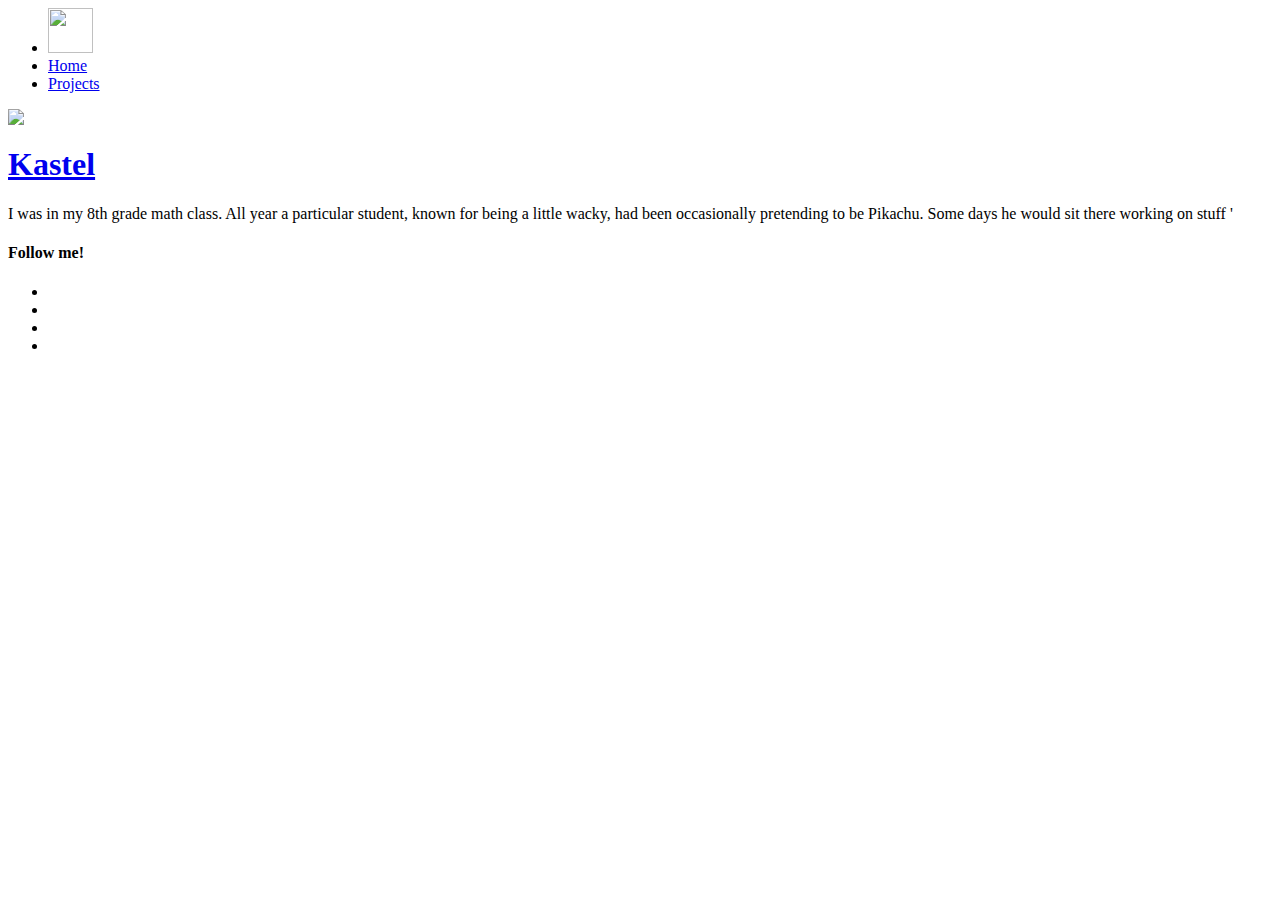
==== index.html @ f533f134 "Add files via upload" ====
<html>

<title>Kastel</title>
<meta name="viewport" content="width=device-width, initial-scale=1.0">
<link rel="stylesheet" type="text/css" href="css/style.css">
<link href='http://fonts.googleapis.com/css?family=Open+Sans:300,600' rel='stylesheet' type='text/css'>
<link href='http://fonts.googleapis.com/css?family=Mr+Dafoe' rel='stylesheet' type='text/css'>
</head>

<body>
	<div class="nav">
		<ul>
			<li><img src="images/pp.png" width="45" height="45"></li>
			<li><a href="index.html">Home</a></li>
			<li><a href="projects.html">Projects</a></li>
		</ul>
	</div>

	<div class="wrap">
		<div class="content">
			<div class="logo">
				<div><img src="images/pp.png"></div>
				<a href="index.html"><h1>Kastel</h1></a>
			</div>
			<p>I was in my 8th grade math class. All year a particular student, known for being a little wacky, had been occasionally pretending to be Pikachu. Some days he would sit there working on stuff '</p>
			<div class="footer-social-icons">
				<h4 class="_14">Follow me!</h4>
				<ul class="social-icons">
					<li>
						<a href="https://twitter.com/KastelOfficial" class="social-icon"> <i class="fa fa-twitter"></i></a>
					</li>
					<li>
						<a href="https://github.com/kastelofficial" class="social-icon"> <i class="fa fa-github"></i></a>
					</li>
					<li>
						<a href="https://www.reddit.com/user/c9_bae" class="social-icon"> <i class="fa fa-reddit-alien"></i></a>
					</li>
					<li>
						<a href="https://keybase.io/kastel" class="social-icon"> <i class="fa fa-key"></i></a>
					</li>
				</ul>
			</div>
		</div>
	</div>
</body>

</html>
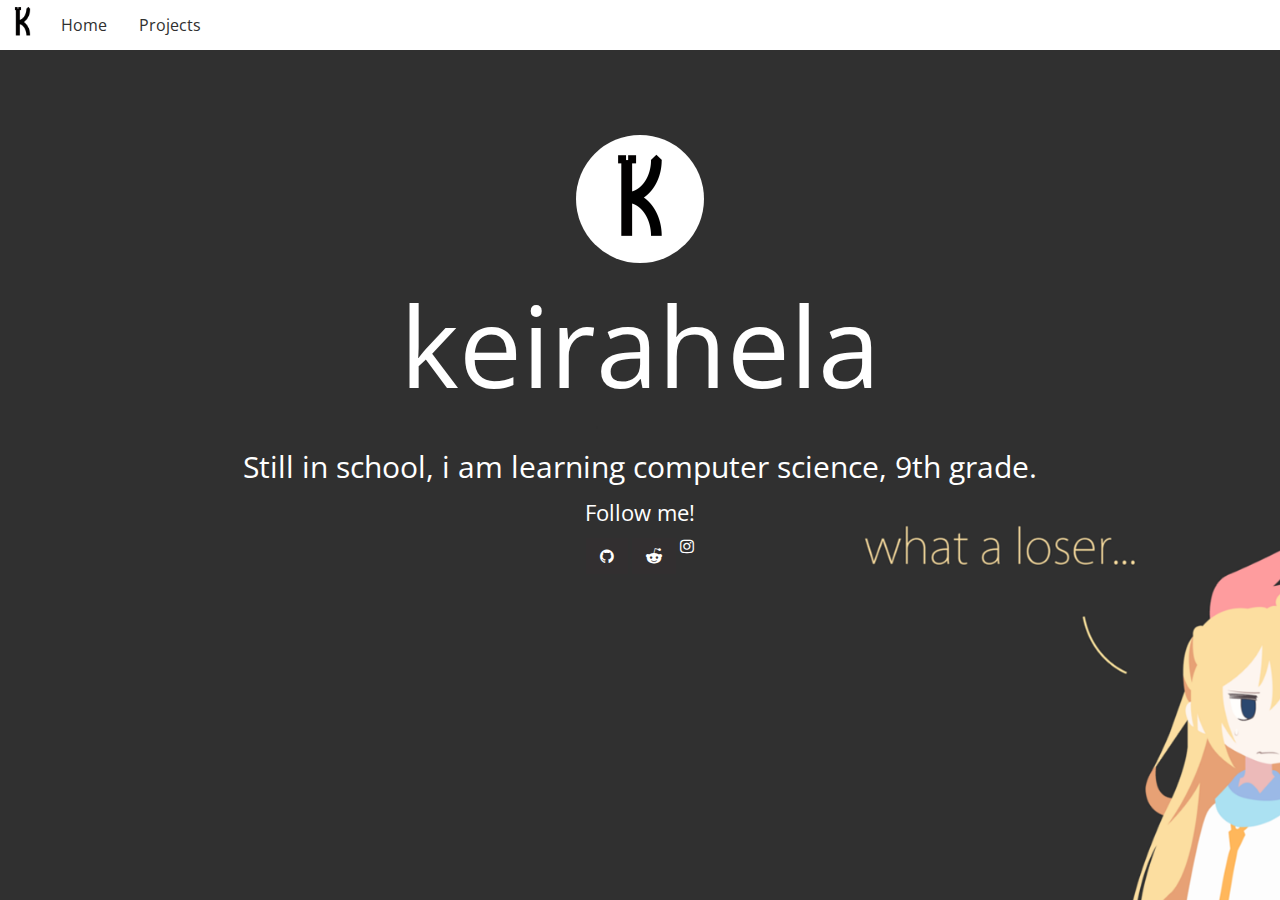
==== commit 0b9c6018: "Update index.html" ====
--- a/index.html
+++ b/index.html
@@ -1,6 +1,6 @@
 <html>
 
-<title>Kastel</title>
+<title>keirahela</title>
 <meta name="viewport" content="width=device-width, initial-scale=1.0">
 <link rel="stylesheet" type="text/css" href="css/style.css">
 <link href='http://fonts.googleapis.com/css?family=Open+Sans:300,600' rel='stylesheet' type='text/css'>
@@ -20,23 +20,20 @@
 		<div class="content">
 			<div class="logo">
 				<div><img src="images/pp.png"></div>
-				<a href="index.html"><h1>Kastel</h1></a>
+				<a href="index.html"><h1>keirahela</h1></a>
 			</div>
-			<p>I was in my 8th grade math class. All year a particular student, known for being a little wacky, had been occasionally pretending to be Pikachu. Some days he would sit there working on stuff '</p>
+			<p>Still in school, i am learning computer science, 9th grade.</p>
 			<div class="footer-social-icons">
 				<h4 class="_14">Follow me!</h4>
 				<ul class="social-icons">
 					<li>
-						<a href="https://twitter.com/KastelOfficial" class="social-icon"> <i class="fa fa-twitter"></i></a>
+						<a href="https://github.com/keirahela" class="social-icon"> <i class="fa fa-github"></i></a>
 					</li>
 					<li>
-						<a href="https://github.com/kastelofficial" class="social-icon"> <i class="fa fa-github"></i></a>
+						<a href="https://www.reddit.com/user/keirahela" class="social-icon"> <i class="fa fa-reddit-alien"></i></a>
 					</li>
 					<li>
-						<a href="https://www.reddit.com/user/c9_bae" class="social-icon"> <i class="fa fa-reddit-alien"></i></a>
-					</li>
-					<li>
-						<a href="https://keybase.io/kastel" class="social-icon"> <i class="fa fa-key"></i></a>
+						<a href="https://www.instagram.com/keirahela/" class="social-icon"> <i class="fa fa-instagram"></i></a>
 					</li>
 				</ul>
 			</div>
--- a/css/style.css
+++ b/css/style.css
@@ -0,0 +1,229 @@
+@import url(http://fonts.googleapis.com/css?family=Lato);
+@import url(https://cdnjs.cloudflare.com/ajax/libs/font-awesome/4.6.3/css/font-awesome.css);
+/* reset */
+html,body,div,span,applet,object,iframe,h1,h2,h3,h4,h5,h6,p,blockquote,pre,a,abbr,acronym,address,big,cite,code,del,dfn,em,img,ins,kbd,q,s,samp,small,strike,strong,sub,sup,tt,var,b,u,i,dl,dt,dd,ol,nav ul,nav li,fieldset,form,label,legend,table,caption,tbody,tfoot,thead,tr,th,td,article,aside,canvas,details,embed,figure,figcaption,footer,header,hgroup,menu,nav,output,ruby,section,summary,time,mark,audio,video{margin:0;padding:0;border:0;font-size:100%;font:inherit;vertical-align:baseline;}
+article, aside, details, figcaption, figure,footer, header, hgroup, menu, nav, section {display: block;}
+ol{list-style:none;margin:0px;padding:0px;}
+blockquote,q{quotes:none;}
+blockquote:before,blockquote:after,q:before,q:after{content:'';content:none;}
+table{border-collapse:collapse;border-spacing:0;}
+
+body {
+ background: url(../images/background.png);
+ background-position: center;
+ background-repeat: repeat;
+ background-size: cover;
+	font-family: 'Open Sans', sans-serif;
+}
+.wrap
+{
+	width:70%;
+	margin: 0 auto;
+}
+.content
+{
+	padding-top: 65px ;
+
+	text-align: center;
+}
+.logo
+{
+	text-align: center;
+	padding: 20 0px;
+	display: block;
+}
+
+.nav ul {
+    list-style-type: none;
+    margin: 0;
+    padding: 0;
+    overflow: hidden;
+    background-color: white;
+}
+
+.nav li {
+    float: left;
+}
+
+.nav li a {
+    display: block;
+    color: #303030;
+    text-align: center;
+    padding: 14px 16px;
+    text-decoration: none;
+}
+
+.nav li a:hover {
+    background-color: #303030;
+    color: white;
+}
+
+#protitle {
+    text-align: center;
+    color: white;
+    font-size:6em;
+}
+
+#prosubtitle {
+  text-align: center;
+  color: white;
+  font-size:2em;
+}
+
+.project img {
+  display: block;
+  margin: auto;
+  margin-top: 2%;
+
+}
+
+.project p {
+  text-align: center;
+  margin-left: 30%;
+  margin-right: 30%;
+  color: white;
+  margin-top: 1%;
+}
+
+.logo img {
+  border-radius: 250px;
+  width: 128px;
+  height: 128px;
+}
+.logo a
+{
+	display: inline-block;
+  text-decoration: none;
+}
+.logo a h1
+{
+
+font-size:7em;
+color: #FFF;
+
+
+}
+.content p
+{
+	color: #fff;
+	font-size: 30px;
+
+	font-family: 'Open Sans', sans-serif;
+}
+
+
+
+a {
+    text-decoration: none;
+    color: #fff;
+}
+p > a:hover{
+    color: #d9d9d9;
+    text-decoration:  underline;
+}
+h1,
+h2,
+h3,
+h4,
+h5,
+h6 {
+    margin:  1% 0 1% 0;
+}
+._12 {
+    font-size: 1.2em;
+}
+._14 {
+    font-size: 1.4em;
+    color: white;
+    margin-top: 10px;
+}
+ul {
+    padding:0;
+    list-style: none;
+}
+.footer-social-icons {
+    width: 350px;
+    display:block;
+    margin: 0 auto;
+}
+.social-icon {
+    color: #fff;
+}
+ul.social-icons {
+    margin-top: 10px;
+}
+.social-icons li {
+    vertical-align: top;
+    display: inline;
+    height: 100px;
+}
+.social-icons a {
+    color: #fff;
+    text-decoration: none;
+}
+
+.fa-twitter {
+    padding:10px 12px;
+    -o-transition:.5s;
+    -ms-transition:.5s;
+    -moz-transition:.5s;
+    -webkit-transition:.5s;
+    transition: .5s;
+    background-color: #322f30;
+}
+.fa-twitter:hover {
+    background-color: #00aced;
+}
+8231;
+}
+.fa-youtube {
+    padding:10px 14px;
+    -o-transition:.5s;
+    -ms-transition:.5s;
+    -moz-transition:.5s;
+    -webkit-transition:.5s;
+    transition: .5s;
+    background-color: #322f30;
+}
+.fa-youtube:hover {
+    background-color: #e64a41;
+}
+
+.fa-github {
+    padding:10px 14px;
+    -o-transition:.5s;
+    -ms-transition:.5s;
+    -moz-transition:.5s;
+    -webkit-transition:.5s;
+    transition: .5s;
+    background-color: #322f30;
+}
+.fa-github:hover {
+    background-color: #f4bc42;
+}
+
+.fa-reddit-alien {
+    padding:10px 14px;
+    -o-transition:.5s;
+    -ms-transition:.5s;
+    -moz-transition:.5s;
+    -webkit-transition:.5s;
+    transition: .5s;
+    background-color: #322f30;
+}
+.fa-reddit-alien:hover {
+    background-color: #e64a41;
+}
+
+.fa-key {
+    padding:10px 14px;
+    -o-transition:.5s;
+    -ms-transition:.5s;
+    -moz-transition:.5s;
+    -webkit-transition:.5s;
+    transition: .5s;
+    background-color: #322f30;
+}
+.fa-key:hover {
+    background-color: #FF6F21;
+}
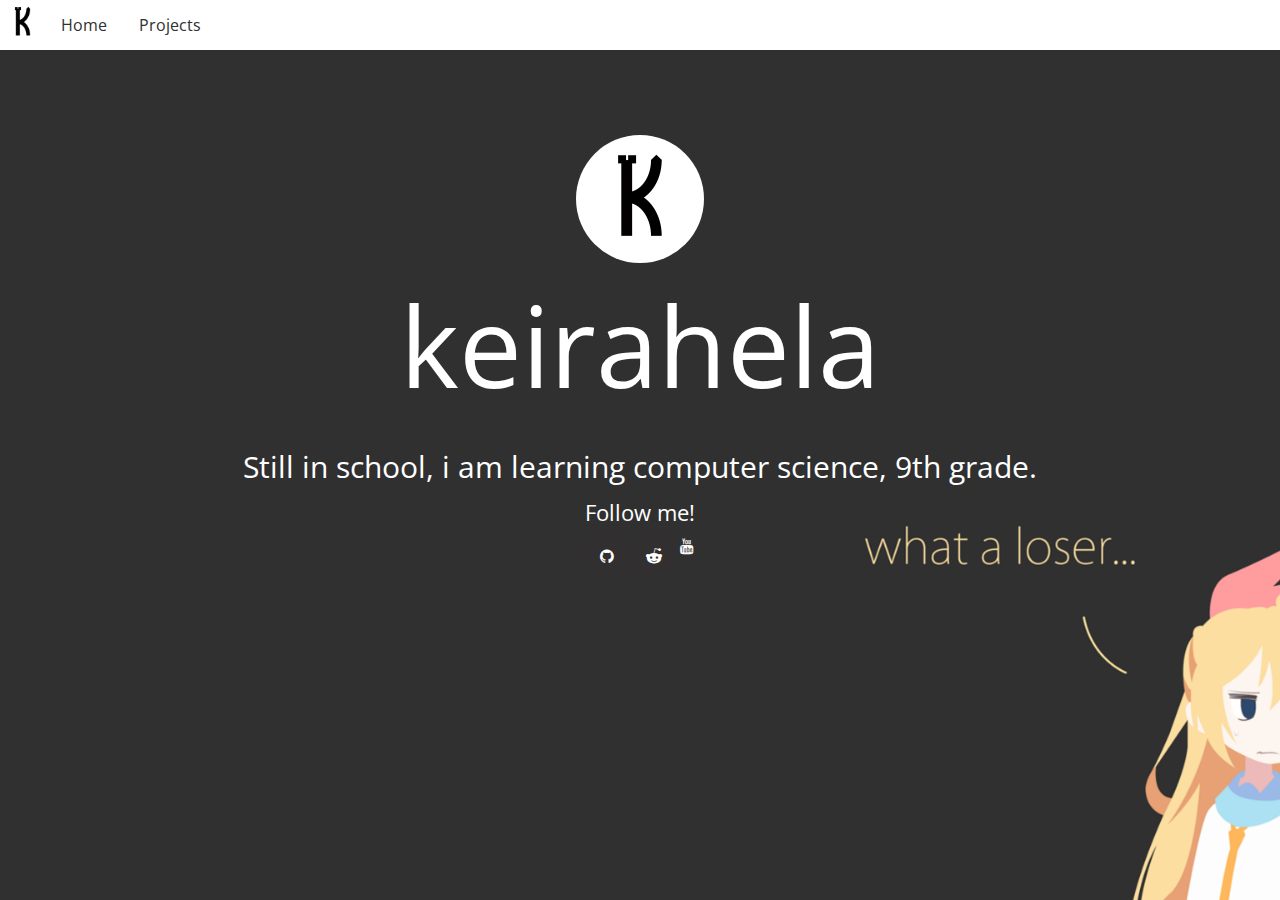
==== commit 776dfe9f: "Update index.html" ====
--- a/index.html
+++ b/index.html
@@ -33,7 +33,7 @@
 						<a href="https://www.reddit.com/user/keirahela" class="social-icon"> <i class="fa fa-reddit-alien"></i></a>
 					</li>
 					<li>
-						<a href="https://www.instagram.com/keirahela/" class="social-icon"> <i class="fa fa-instagram"></i></a>
+						<a href="https://www.youtube.com/channel/UCzCKIOXuAeduHkDrOPTCwZA" class="social-icon"> <i class="fa fa-youtube"></i></a>
 					</li>
 				</ul>
 			</div>
--- a/css/style.css
+++ b/css/style.css
@@ -162,6 +162,19 @@
     text-decoration: none;
 }
 
+.fa-instagram {
+    padding:10px 12px;
+    -o-transition:.5s;
+    -ms-transition:.5s;
+    -moz-transition:.5s;
+    -webkit-transition:.5s;
+    transition: .5s;
+    background-color: #322f30;
+}
+.fa-instagram:hover {
+    background-color: #8a2f94;
+}
+
 .fa-twitter {
     padding:10px 12px;
     -o-transition:.5s;
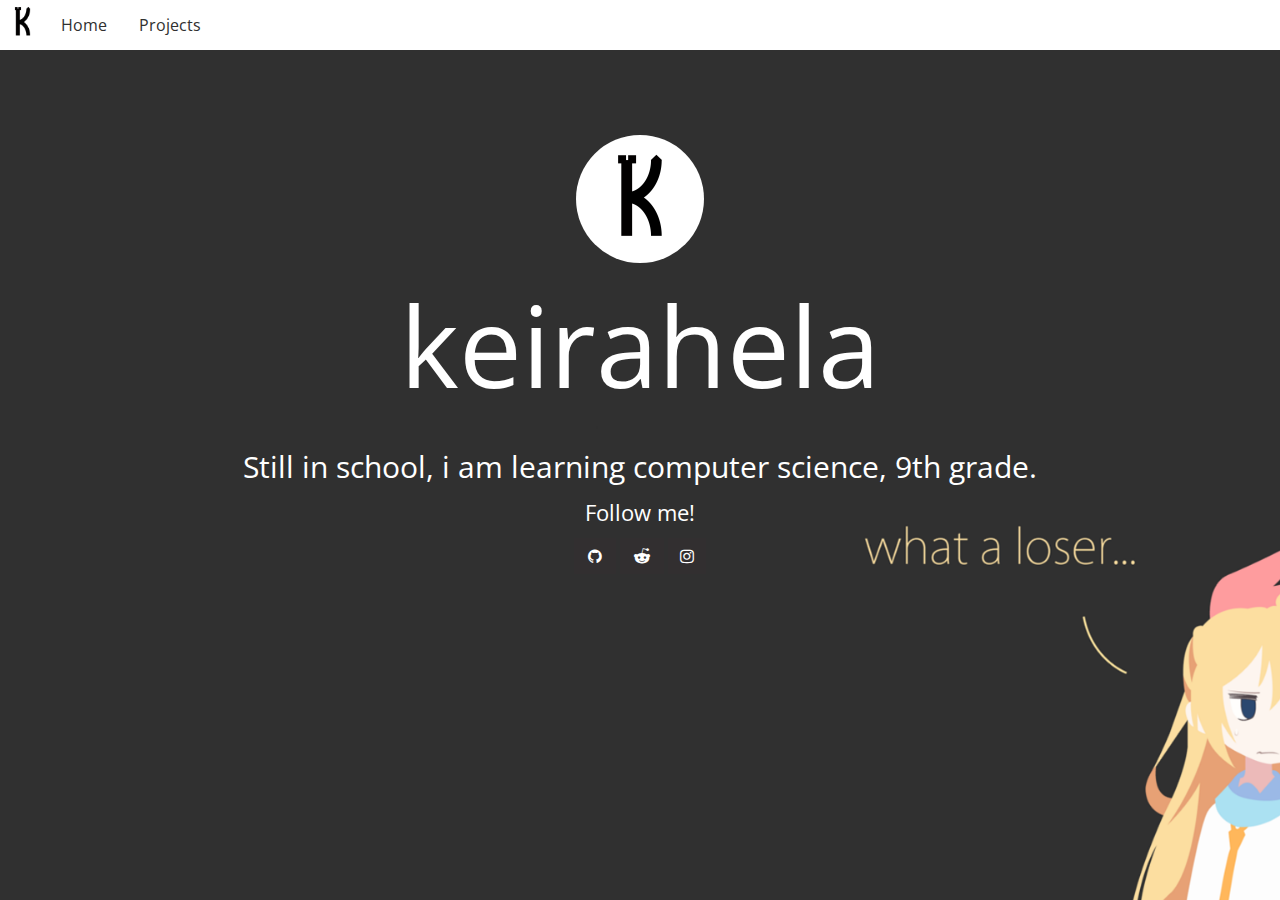
==== commit ae44eea8: "Update index.html" ====
--- a/index.html
+++ b/index.html
@@ -33,7 +33,7 @@
 						<a href="https://www.reddit.com/user/keirahela" class="social-icon"> <i class="fa fa-reddit-alien"></i></a>
 					</li>
 					<li>
-						<a href="https://www.youtube.com/channel/UCzCKIOXuAeduHkDrOPTCwZA" class="social-icon"> <i class="fa fa-youtube"></i></a>
+						<a href="https://www.instagram.com/keirahela/" class="social-icon"> <i class="fa fa-instagram"></i></a>
 					</li>
 				</ul>
 			</div>
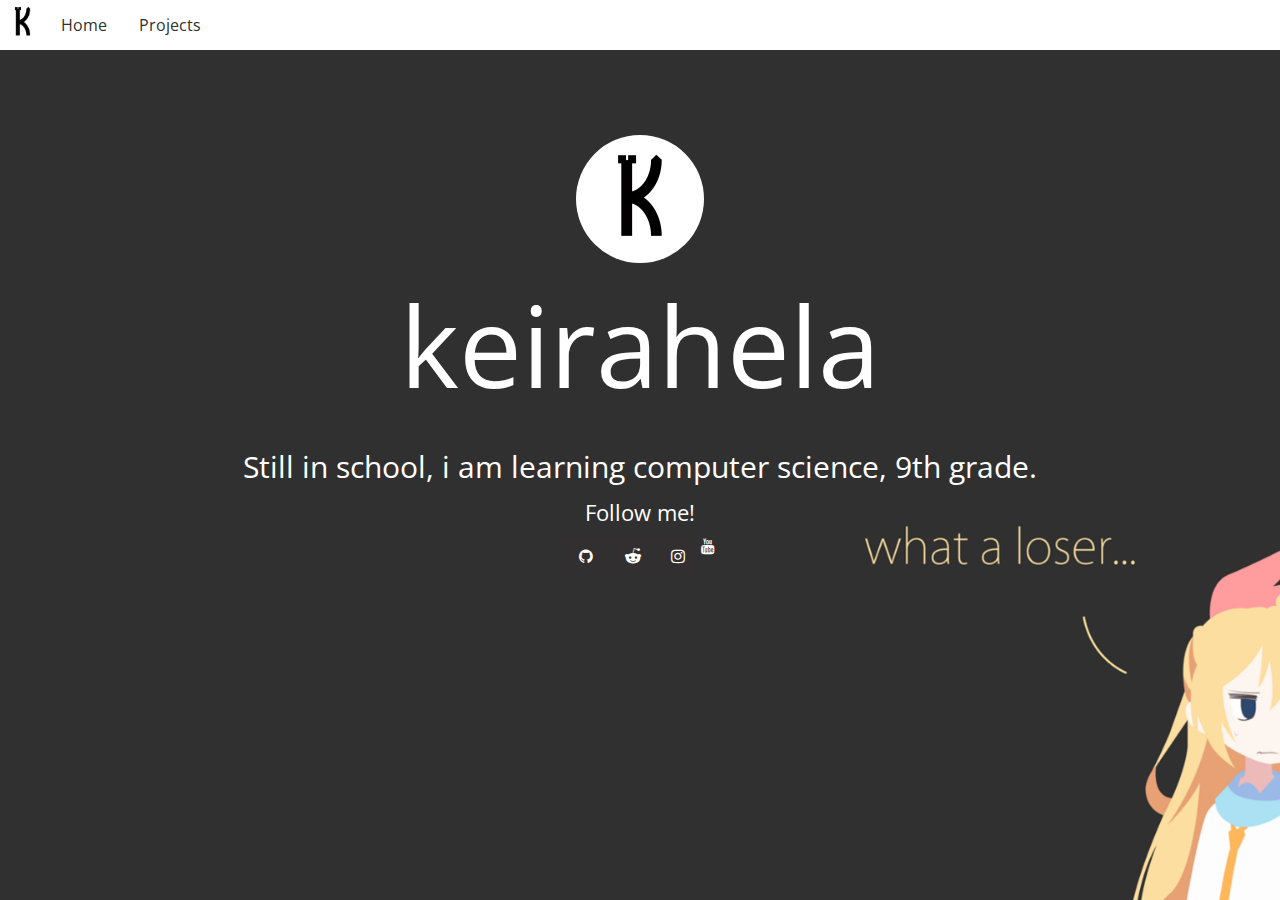
==== commit 98ef2888: "Update index.html" ====
--- a/index.html
+++ b/index.html
@@ -35,6 +35,9 @@
 					<li>
 						<a href="https://www.instagram.com/keirahela/" class="social-icon"> <i class="fa fa-instagram"></i></a>
 					</li>
+					<li>
+						<a href="https://www.youtube.com/channel/UCzCKIOXuAeduHkDrOPTCwZA" class="social-icon"> <i class="fa fa-youtube"></i></a>
+					</li>
 				</ul>
 			</div>
 		</div>
